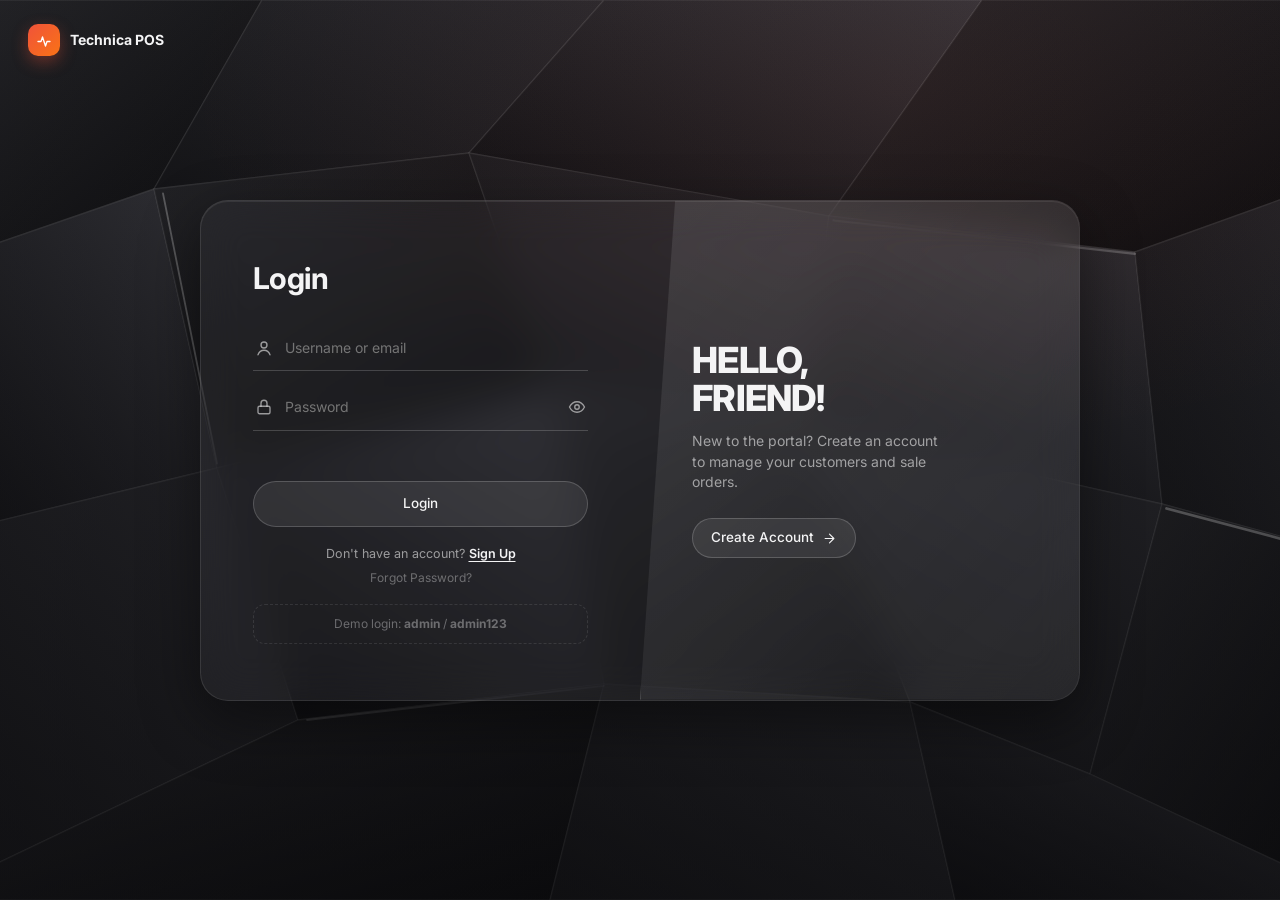
==== index.html @ 54a8363b "Add files via upload" ====
<!DOCTYPE html>
<html lang="en">
<head>
  <meta charset="UTF-8" />
  <meta name="viewport" content="width=device-width, initial-scale=1.0" />
  <title>Technica POS · Portal</title>
  <link rel="preconnect" href="https://fonts.googleapis.com" />
  <link rel="preconnect" href="https://fonts.gstatic.com" crossorigin />
  <link href="https://fonts.googleapis.com/css2?family=Inter:wght@400;500;600;700;800&display=swap" rel="stylesheet" />
  <link rel="icon" href="assets/favicon.svg" type="image/svg+xml" />
  <link rel="stylesheet" href="css/styles.css" />
</head>
<body>
  <div class="bg" aria-hidden="true"></div>
  <div id="app"></div>
  <div id="modal-root"></div>
  <div id="toast-root"></div>

  <script src="js/icons.js"></script>
  <script src="js/data.js"></script>
  <script src="js/app.js"></script>
</body>
</html>
---- css/styles.css ----
:root {
  --bg: #08080a;
  --glass: rgba(255, 255, 255, 0.045);
  --glass-strong: rgba(255, 255, 255, 0.075);
  --glass-hover: rgba(255, 255, 255, 0.09);
  --border: rgba(255, 255, 255, 0.10);
  --border-strong: rgba(255, 255, 255, 0.18);
  --text: #f4f4f5;
  --muted: rgba(244, 244, 245, 0.58);
  --faint: rgba(244, 244, 245, 0.36);
  --accent: #f0533a;
  --accent-2: #f97316;
  --green: #34d399;
  --amber: #fbbf24;
  --red: #f87171;
  --blue: #60a5fa;
  --violet: #a78bfa;
  --radius: 20px;
  --radius-sm: 12px;
  --shadow: 0 20px 60px rgba(0, 0, 0, 0.45), inset 0 1px 0 rgba(255, 255, 255, 0.08);
  --blur: blur(22px) saturate(140%);
}

* { box-sizing: border-box; margin: 0; padding: 0; }
html, body { height: 100%; }
body {
  font-family: 'Inter', system-ui, -apple-system, Segoe UI, Roboto, sans-serif;
  background: var(--bg);
  color: var(--text);
  font-size: 14px;
  line-height: 1.45;
  -webkit-font-smoothing: antialiased;
}
.bg {
  position: fixed; inset: 0; z-index: -1;
  background: url('../assets/bg.svg') center / cover no-repeat, var(--bg);
}
.bg::after {
  content: ''; position: absolute; inset: 0;
  background: radial-gradient(1200px 600px at 70% 10%, rgba(240, 83, 58, 0.06), transparent 60%),
              linear-gradient(180deg, rgba(8, 8, 10, 0.15), rgba(8, 8, 10, 0.55));
}
a { color: inherit; text-decoration: none; }
button, input, select, textarea { font: inherit; color: inherit; }
button { cursor: pointer; background: none; border: none; }
.ic { flex-shrink: 0; display: block; }

/* ---------- Glass primitives ---------- */
.glass {
  background: var(--glass);
  border: 1px solid var(--border);
  border-radius: var(--radius);
  backdrop-filter: var(--blur);
  -webkit-backdrop-filter: var(--blur);
  box-shadow: var(--shadow);
}
.card { padding: 22px; }
.card-head { display: flex; align-items: center; justify-content: space-between; gap: 12px; margin-bottom: 18px; flex-wrap: wrap; }
.card-title { font-size: 15px; font-weight: 600; letter-spacing: -0.01em; }
.card-sub { color: var(--muted); font-size: 12.5px; margin-top: 2px; }

.btn {
  display: inline-flex; align-items: center; justify-content: center; gap: 8px;
  height: 40px; padding: 0 18px; border-radius: 999px;
  background: var(--glass-strong); border: 1px solid var(--border-strong);
  font-weight: 500; font-size: 13.5px; white-space: nowrap;
  transition: background .2s, transform .15s, border-color .2s;
}
.btn:hover { background: var(--glass-hover); border-color: rgba(255,255,255,.28); }
.btn:active { transform: scale(0.98); }
.btn-primary {
  background: linear-gradient(135deg, var(--accent), var(--accent-2));
  border-color: transparent; color: #fff;
  box-shadow: 0 8px 24px rgba(240, 83, 58, 0.3);
}
.btn-primary:hover { background: linear-gradient(135deg, #f46349, #fb8a3c); border-color: transparent; }
.btn-ghost { background: transparent; border-color: transparent; }
.btn-ghost:hover { background: var(--glass); }
.btn-sm { height: 32px; padding: 0 12px; font-size: 12.5px; }
.btn-icon { width: 40px; padding: 0; }
.btn-sm.btn-icon { width: 32px; }
.btn-danger:hover { color: var(--red); border-color: rgba(248,113,113,.4); }

.pill {
  display: inline-flex; align-items: center; gap: 6px;
  padding: 3px 10px; border-radius: 999px; font-size: 11.5px; font-weight: 600;
  border: 1px solid; white-space: nowrap;
}
.pill::before { content: ''; width: 6px; height: 6px; border-radius: 50%; background: currentColor; }
.pill.green { color: var(--green); background: rgba(52,211,153,.1); border-color: rgba(52,211,153,.25); }
.pill.amber { color: var(--amber); background: rgba(251,191,36,.1); border-color: rgba(251,191,36,.25); }
.pill.red { color: var(--red); background: rgba(248,113,113,.1); border-color: rgba(248,113,113,.25); }
.pill.blue { color: var(--blue); background: rgba(96,165,250,.1); border-color: rgba(96,165,250,.25); }
.pill.gray { color: var(--muted); background: rgba(255,255,255,.05); border-color: var(--border); }
.pill.violet { color: var(--violet); background: rgba(167,139,250,.1); border-color: rgba(167,139,250,.25); }

.tag { font-size: 11.5px; color: var(--muted); padding: 2px 9px; border-radius: 999px; background: rgba(255,255,255,.06); border: 1px solid var(--border); white-space: nowrap; }

.avatar {
  width: 34px; height: 34px; border-radius: 10px; flex-shrink: 0;
  display: grid; place-items: center; font-size: 12px; font-weight: 700; color: #fff;
}
.avatar.lg { width: 60px; height: 60px; border-radius: 16px; font-size: 20px; }

/* ---------- Inputs ---------- */
.field { display: flex; flex-direction: column; gap: 6px; }
.field label { font-size: 12px; color: var(--muted); font-weight: 500; }
.input, select.input, textarea.input {
  height: 42px; padding: 0 14px; border-radius: var(--radius-sm);
  background: rgba(0,0,0,.25); border: 1px solid var(--border);
  outline: none; transition: border-color .2s, background .2s; width: 100%;
}
textarea.input { height: auto; min-height: 84px; padding: 12px 14px; resize: vertical; }
select.input { appearance: none; padding-right: 36px;
  background-image: url("data:image/svg+xml,%3Csvg xmlns='http://www.w3.org/2000/svg' width='16' height='16' viewBox='0 0 24 24' fill='none' stroke='%23aaa' stroke-width='2'%3E%3Cpath d='m6 9 6 6 6-6'/%3E%3C/svg%3E");
  background-repeat: no-repeat; background-position: right 12px center; }
select.input option { background: #18181b; }
.input:focus { border-color: rgba(240,83,58,.6); background: rgba(0,0,0,.35); }
.input::placeholder { color: var(--faint); }

.search {
  display: flex; align-items: center; gap: 8px; height: 40px; padding: 0 14px;
  border-radius: 999px; background: rgba(0,0,0,.25); border: 1px solid var(--border); min-width: 220px;
}
.search input { background: none; border: none; outline: none; width: 100%; }
.search .ic { color: var(--faint); }

.seg { display: inline-flex; padding: 3px; border-radius: 999px; background: rgba(0,0,0,.3); border: 1px solid var(--border); gap: 2px; flex-wrap: wrap; }
.seg button { padding: 6px 13px; border-radius: 999px; font-size: 12.5px; color: var(--muted); font-weight: 500; transition: .2s; }
.seg button.active { background: rgba(255,255,255,.12); color: var(--text); }
.seg button:hover:not(.active) { color: var(--text); }

/* ---------- Login ---------- */
.login-wrap { min-height: 100vh; display: grid; place-items: center; padding: 24px; }
.login-brand { position: fixed; top: 24px; left: 28px; display: flex; align-items: center; gap: 10px; font-weight: 700; }
.login-card {
  position: relative; width: min(880px, 100%); min-height: 500px; overflow: hidden;
  display: grid; grid-template-columns: 1fr 1fr;
  border-radius: 28px;
}
.login-card .pane { padding: 56px 52px; display: flex; flex-direction: column; justify-content: center; transition: opacity .5s ease, transform .6s cubic-bezier(.7,0,.2,1); }
.login-card h1 { font-size: 30px; font-weight: 700; letter-spacing: -0.02em; margin-bottom: 26px; }
.login-card .welcome h2 { font-size: 36px; font-weight: 800; line-height: 1.05; letter-spacing: -0.02em; margin-bottom: 14px; }
.login-card .welcome p { color: var(--muted); max-width: 260px; margin-bottom: 26px; }
.line-input { display: flex; align-items: center; gap: 12px; border-bottom: 1px solid var(--border-strong); padding: 12px 2px; margin-bottom: 14px; transition: border-color .2s; }
.line-input:focus-within { border-color: var(--accent); }
.line-input input { flex: 1; background: none; border: none; outline: none; min-width: 0; }
.line-input .ic { color: var(--muted); }
.login-card .btn-block { width: 100%; height: 46px; margin-top: 14px; }
.login-meta { text-align: center; color: var(--muted); font-size: 12.5px; margin-top: 18px; }
.login-meta a, .login-meta button { color: var(--text); font-weight: 600; text-decoration: underline; text-underline-offset: 3px; }
.login-meta .forgot { display: block; margin-top: 6px; color: var(--faint); font-weight: 400; text-decoration: none; font-size: 12px; }
.login-hint { margin-top: 18px; font-size: 12px; color: var(--faint); text-align: center; padding: 10px; border: 1px dashed var(--border); border-radius: 12px; }
.login-error { color: var(--red); font-size: 12.5px; min-height: 18px; margin-top: 4px; }

/* Sliding glass panel */
.slider {
  position: absolute; top: 0; bottom: 0; left: 50%; width: 50%;
  background: linear-gradient(135deg, rgba(255,255,255,.10), rgba(255,255,255,.03));
  border-left: 1px solid var(--border-strong);
  clip-path: polygon(8% 0, 100% 0, 100% 100%, 0 100%);
  transition: transform .7s cubic-bezier(.7,0,.2,1), clip-path .7s cubic-bezier(.7,0,.2,1);
  z-index: 1; pointer-events: none;
}
.login-card.signup .slider { transform: translateX(-100%); clip-path: polygon(0 0, 100% 0, 92% 100%, 0 100%); }
.login-card .pane { position: relative; z-index: 2; }
.login-card .p-login { grid-column: 1; grid-row: 1; }
.login-card .p-hello { grid-column: 2; grid-row: 1; }
.login-card .p-welcome { grid-column: 1; grid-row: 1; }
.login-card .p-signup { grid-column: 2; grid-row: 1; }
.login-card .p-welcome, .login-card .p-signup { opacity: 0; pointer-events: none; }
.login-card.signup .p-login, .login-card.signup .p-hello { opacity: 0; pointer-events: none; }
.login-card.signup .p-welcome, .login-card.signup .p-signup { opacity: 1; pointer-events: auto; }
.login-card .p-login { transform: translateX(0); }
.login-card.signup .p-login { transform: translateX(-30px); }
.login-card .p-signup { transform: translateX(30px); }
.login-card.signup .p-signup { transform: translateX(0); }

/* ---------- Shell / Navbar ---------- */
.shell { max-width: 1320px; margin: 0 auto; padding: 18px 24px 60px; }
.navbar {
  position: sticky; top: 14px; z-index: 50;
  display: flex; align-items: center; gap: 10px;
  height: 60px; padding: 0 10px 0 18px; border-radius: 999px; margin-bottom: 28px;
  background: rgba(20, 20, 23, 0.55);
}
.brand { display: flex; align-items: center; gap: 10px; font-weight: 700; letter-spacing: -0.01em; margin-right: 14px; white-space: nowrap; }
.brand-mark {
  width: 32px; height: 32px; border-radius: 10px; display: grid; place-items: center; color: #fff;
  background: linear-gradient(135deg, var(--accent), var(--accent-2));
  box-shadow: 0 6px 16px rgba(240,83,58,.35);
}
.brand small { display: block; font-size: 10px; letter-spacing: .14em; color: var(--muted); font-weight: 600; }
.nav-links { display: flex; align-items: center; gap: 2px; position: relative; }
.nav-link {
  position: relative; display: flex; align-items: center; gap: 8px;
  padding: 9px 15px; border-radius: 999px; color: var(--muted); font-weight: 500; transition: color .2s, background .2s;
}
.nav-link:hover { color: var(--text); background: rgba(255,255,255,.05); }
.nav-link.active { color: var(--text); background: rgba(255,255,255,.1); box-shadow: inset 0 1px 0 rgba(255,255,255,.1); }
.nav-link.active::after { content: ''; position: absolute; left: 50%; bottom: 3px; width: 4px; height: 4px; margin-left: -2px; border-radius: 50%; background: var(--accent); }
.nav-right { margin-left: auto; display: flex; align-items: center; gap: 8px; }
.nav-search { min-width: 0; width: 200px; height: 38px; }
.user-chip { display: flex; align-items: center; gap: 10px; padding: 4px 4px 4px 4px; border-radius: 999px; position: relative; }
.user-chip .avatar { width: 34px; height: 34px; border-radius: 50%; background: linear-gradient(135deg, var(--accent), var(--accent-2)); }
.user-menu {
  position: absolute; right: 0; top: calc(100% + 10px); width: 220px; padding: 8px;
  display: none; flex-direction: column; gap: 2px; background: rgba(24,24,27,.85);
}
.user-menu.open { display: flex; }
.user-menu .who { padding: 10px 12px; border-bottom: 1px solid var(--border); margin-bottom: 6px; }
.user-menu .who b { display: block; }
.user-menu .who span { color: var(--muted); font-size: 12px; }
.menu-item { display: flex; align-items: center; gap: 10px; padding: 9px 12px; border-radius: 10px; color: var(--muted); width: 100%; text-align: left; }
.menu-item:hover { background: rgba(255,255,255,.06); color: var(--text); }
.nav-burger { display: none; }
.mobile-nav { display: none; }

/* ---------- Page ---------- */
.page-head { display: flex; align-items: flex-end; justify-content: space-between; gap: 16px; margin-bottom: 22px; flex-wrap: wrap; }
.page-head h1 { font-size: 28px; font-weight: 700; letter-spacing: -0.025em; }
.page-head p { color: var(--muted); margin-top: 4px; }
.page-actions { display: flex; gap: 10px; flex-wrap: wrap; }
.crumb { display: inline-flex; align-items: center; gap: 6px; color: var(--muted); font-size: 13px; margin-bottom: 14px; }
.crumb:hover { color: var(--text); }

.grid { display: grid; gap: 18px; }
.stats { grid-template-columns: repeat(4, 1fr); margin-bottom: 18px; }
.stat { padding: 20px 22px; transition: transform .25s, border-color .25s; }
.stat:hover { transform: translateY(-4px); border-color: var(--border-strong); }
.stat-top { display: flex; align-items: center; justify-content: space-between; color: var(--muted); font-size: 13px; }
.stat-icon { width: 36px; height: 36px; border-radius: 11px; display: grid; place-items: center; background: rgba(255,255,255,.06); border: 1px solid var(--border); color: var(--text); }
.stat-value { font-size: 28px; font-weight: 700; letter-spacing: -0.02em; margin: 10px 0 4px; }
.stat-change { font-size: 12.5px; color: var(--green); display: flex; align-items: center; gap: 4px; }
.stat-change.down { color: var(--red); }
.stat-change span { color: var(--faint); margin-left: 2px; }

.row-2-1 { grid-template-columns: 2fr 1fr; margin-bottom: 18px; }
.row-1-1 { grid-template-columns: 1fr 1fr; }

/* Chart */
.chart-wrap { position: relative; height: 230px; }
.chart-wrap svg { width: 100%; height: 100%; overflow: visible; }
.chart-tip { position: absolute; pointer-events: none; padding: 8px 12px; border-radius: 10px; background: rgba(24,24,27,.92); border: 1px solid var(--border-strong); font-size: 12px; white-space: nowrap; transform: translate(-50%, -120%); opacity: 0; transition: opacity .15s; }
.chart-tip b { display: block; font-size: 13px; }

.donut-wrap { display: flex; flex-direction: column; align-items: center; gap: 20px; }
.donut { position: relative; width: 160px; height: 160px; }
.donut-center { position: absolute; inset: 0; display: grid; place-content: center; text-align: center; }
.donut-center b { font-size: 26px; font-weight: 700; }
.donut-center span { font-size: 11px; color: var(--muted); letter-spacing: .08em; text-transform: uppercase; }
.legend { width: 100%; display: flex; flex-direction: column; gap: 9px; }
.legend-row { display: flex; align-items: center; gap: 10px; font-size: 13px; }
.legend-row i { width: 9px; height: 9px; border-radius: 50%; }
.legend-row span { color: var(--muted); }
.legend-row b { margin-left: auto; font-weight: 600; }

/* Tables */
.table-wrap { overflow-x: auto; margin: 0 -22px; padding: 0 22px; }
table { width: 100%; border-collapse: collapse; min-width: 640px; }
th { text-align: left; font-size: 11px; font-weight: 600; letter-spacing: .08em; text-transform: uppercase; color: var(--faint); padding: 0 12px 12px; border-bottom: 1px solid var(--border); white-space: nowrap; }
td { padding: 13px 12px; border-bottom: 1px solid rgba(255,255,255,.05); vertical-align: middle; }
tr:last-child td { border-bottom: none; }
tbody tr { transition: background .15s; }
tbody tr.clickable { cursor: pointer; }
tbody tr.clickable:hover { background: rgba(255,255,255,.04); }
th:first-child, td:first-child { padding-left: 0; }
th:last-child, td:last-child { padding-right: 0; }
.cell-main { display: flex; align-items: center; gap: 12px; }
.cell-main b { font-weight: 600; display: block; }
.cell-main small { color: var(--faint); font-size: 12px; }
.mono { font-family: ui-monospace, 'SF Mono', Menlo, monospace; font-size: 12.5px; color: var(--muted); }
.num { text-align: right; font-variant-numeric: tabular-nums; }
.muted { color: var(--muted); }
.empty { text-align: center; color: var(--muted); padding: 40px 0; }

/* Feed */
.feed { display: flex; flex-direction: column; gap: 4px; }
.feed-item { display: flex; gap: 12px; padding: 10px; border-radius: 12px; transition: background .15s; cursor: pointer; }
.feed-item:hover { background: rgba(255,255,255,.04); }
.feed-icon { width: 30px; height: 30px; border-radius: 9px; display: grid; place-items: center; background: rgba(255,255,255,.06); border: 1px solid var(--border); flex-shrink: 0; }
.feed-item b { font-weight: 500; display: block; font-size: 13.5px; }
.feed-item span { font-size: 12px; color: var(--faint); }
.feed-item .amt { margin-left: auto; font-weight: 600; font-variant-numeric: tabular-nums; white-space: nowrap; }

/* Toolbar */
.toolbar { display: flex; align-items: center; gap: 12px; flex-wrap: wrap; margin-bottom: 18px; }
.toolbar .search { flex: 1; max-width: 360px; }
.toolbar .spacer { flex: 1; }

/* Customer cards */
.cust-grid { grid-template-columns: repeat(auto-fill, minmax(290px, 1fr)); }
.cust-card { padding: 20px; cursor: pointer; transition: transform .25s, border-color .25s, background .25s; display: flex; flex-direction: column; gap: 16px; }
.cust-card:hover { transform: translateY(-4px); border-color: var(--border-strong); background: rgba(255,255,255,.06); }
.cust-card .top { display: flex; gap: 12px; align-items: flex-start; }
.cust-card .top b { font-size: 15px; font-weight: 600; display: block; }
.cust-card .top span { font-size: 12.5px; color: var(--muted); }
.cust-card .top .pill { margin-left: auto; }
.cust-card .meta { display: grid; grid-template-columns: repeat(3, 1fr); gap: 8px; padding-top: 14px; border-top: 1px solid var(--border); }
.cust-card .meta div span { display: block; font-size: 11px; color: var(--faint); text-transform: uppercase; letter-spacing: .06em; }
.cust-card .meta div b { font-weight: 600; font-size: 14px; }

/* Customer detail */
.hero { padding: 26px; display: flex; gap: 20px; align-items: center; flex-wrap: wrap; margin-bottom: 18px; }
.hero h1 { font-size: 26px; font-weight: 700; letter-spacing: -0.02em; display: flex; align-items: center; gap: 12px; flex-wrap: wrap; }
.hero .sub { display: flex; gap: 16px; flex-wrap: wrap; color: var(--muted); margin-top: 8px; font-size: 13px; }
.hero .sub span { display: inline-flex; align-items: center; gap: 6px; }
.hero .page-actions { margin-left: auto; }
.tabs { margin-bottom: 18px; }
.info-list { display: flex; flex-direction: column; }
.info-list div { display: flex; justify-content: space-between; gap: 12px; padding: 11px 0; border-bottom: 1px solid rgba(255,255,255,.05); }
.info-list div:last-child { border-bottom: none; }
.info-list span { color: var(--muted); }
.info-list b { font-weight: 500; text-align: right; }

/* Contacts */
.contact-grid { grid-template-columns: repeat(auto-fill, minmax(260px, 1fr)); }
.contact-card { padding: 20px; display: flex; flex-direction: column; gap: 14px; transition: border-color .2s; }
.contact-card:hover { border-color: var(--border-strong); }
.contact-card .top { display: flex; gap: 12px; align-items: center; }
.contact-card .top b { display: block; font-weight: 600; }
.contact-card .top span { font-size: 12.5px; color: var(--muted); }
.contact-card .lines { display: flex; flex-direction: column; gap: 8px; font-size: 13px; color: var(--muted); }
.contact-card .lines a, .contact-card .lines div { display: flex; align-items: center; gap: 8px; overflow: hidden; }
.contact-card .lines a:hover { color: var(--text); }
.contact-card .lines a span { overflow: hidden; text-overflow: ellipsis; white-space: nowrap; }
.contact-card .foot { display: flex; align-items: center; gap: 8px; padding-top: 12px; border-top: 1px solid var(--border); }
.contact-card .foot .company { font-size: 12.5px; color: var(--muted); display: flex; align-items: center; gap: 6px; overflow: hidden; white-space: nowrap; text-overflow: ellipsis; }
.contact-card .foot .company:hover { color: var(--text); }
.contact-card .foot .btn { margin-left: auto; }

/* Sale order form */
.so-layout { grid-template-columns: 1fr 340px; align-items: start; }
.form-grid { display: grid; grid-template-columns: repeat(3, 1fr); gap: 14px; }
.lines-table td { padding: 8px 6px; }
.lines-table th { padding: 0 6px 10px; }
.lines-table .input { height: 38px; padding: 0 10px; }
.lines-table select.input { padding-right: 30px; }
.lines-table td:first-child { min-width: 260px; }
.lines-table input[type=number] { width: 84px; text-align: right; }
.summary { position: sticky; top: 96px; }
.summary-row { display: flex; justify-content: space-between; padding: 9px 0; color: var(--muted); font-variant-numeric: tabular-nums; }
.summary-row b { color: var(--text); font-weight: 500; }
.summary-total { display: flex; justify-content: space-between; align-items: baseline; padding-top: 16px; margin-top: 8px; border-top: 1px solid var(--border); }
.summary-total span { color: var(--muted); }
.summary-total b { font-size: 28px; font-weight: 700; letter-spacing: -0.02em; }
.summary .btn { width: 100%; margin-top: 10px; }
.cust-mini { display: flex; gap: 12px; align-items: center; padding: 12px; border-radius: 14px; background: rgba(0,0,0,.2); border: 1px solid var(--border); margin-bottom: 14px; }
.cust-mini b { display: block; font-weight: 600; }
.cust-mini span { font-size: 12px; color: var(--muted); }

/* Status steps */
.steps { display: flex; gap: 6px; flex-wrap: wrap; }
.step { display: flex; align-items: center; gap: 8px; padding: 7px 14px 7px 10px; border-radius: 999px; font-size: 12.5px; color: var(--faint); border: 1px solid var(--border); }
.step i { width: 20px; height: 20px; border-radius: 50%; display: grid; place-items: center; background: rgba(255,255,255,.06); font-style: normal; font-size: 11px; }
.step.done { color: var(--text); }
.step.done i { background: var(--green); color: #052e1c; }
.step.current { color: var(--text); border-color: rgba(240,83,58,.5); background: rgba(240,83,58,.08); }
.step.current i { background: var(--accent); color: #fff; }

/* Modal */
.modal-back { position: fixed; inset: 0; background: rgba(0,0,0,.55); backdrop-filter: blur(4px); z-index: 100; display: grid; place-items: center; padding: 20px; animation: fade .2s; }
.modal { width: min(520px, 100%); max-height: calc(100vh - 40px); overflow: auto; padding: 26px; background: rgba(28,28,32,.85); animation: pop .25s cubic-bezier(.2,.9,.3,1.2); }
.modal h2 { font-size: 19px; font-weight: 700; margin-bottom: 4px; }
.modal .card-sub { margin-bottom: 20px; }
.modal .form-grid { grid-template-columns: 1fr 1fr; }
.modal .full { grid-column: 1 / -1; }
.modal-actions { display: flex; justify-content: flex-end; gap: 10px; margin-top: 22px; }
.check { display: flex; align-items: center; gap: 10px; font-size: 13px; color: var(--muted); cursor: pointer; }
.check input { accent-color: var(--accent); width: 16px; height: 16px; }

/* Toast */
#toast-root { position: fixed; bottom: 24px; left: 50%; transform: translateX(-50%); z-index: 200; display: flex; flex-direction: column; gap: 8px; align-items: center; }
.toast { display: flex; align-items: center; gap: 10px; padding: 12px 18px; border-radius: 999px; background: rgba(24,24,27,.9); border: 1px solid var(--border-strong); box-shadow: var(--shadow); animation: up .3s; font-size: 13.5px; }
.toast .ic { color: var(--green); }

@keyframes fade { from { opacity: 0; } }
@keyframes pop { from { opacity: 0; transform: scale(.96) translateY(10px); } }
@keyframes up { from { opacity: 0; transform: translateY(12px); } }
.view { animation: up .35s ease; }

/* ---------- Responsive ---------- */
@media (max-width: 1100px) {
  .nav-search { display: none; }
  .so-layout { grid-template-columns: 1fr; }
  .summary { position: static; }
}
@media (max-width: 960px) {
  .stats { grid-template-columns: repeat(2, 1fr); }
  .row-2-1, .row-1-1 { grid-template-columns: 1fr; }
  .nav-links { display: none; }
  .nav-burger { display: inline-flex; }
  .mobile-nav { display: none; position: sticky; top: 84px; z-index: 49; margin: -18px 0 22px; padding: 8px; flex-direction: column; gap: 2px; background: rgba(20,20,23,.85); }
  .mobile-nav.open { display: flex; }
  .mobile-nav .nav-link { padding: 12px 14px; border-radius: 12px; }
  .mobile-nav .nav-link.active::after { display: none; }
}
@media (max-width: 720px) {
  .shell { padding: 12px 14px 50px; }
  .navbar { top: 10px; height: 56px; padding: 0 8px 0 14px; margin-bottom: 22px; }
  .brand small { display: none; }
  .page-head h1 { font-size: 23px; }
  .stats { gap: 12px; }
  .stat { padding: 16px; }
  .stat-value { font-size: 22px; }
  .card { padding: 18px; }
  .table-wrap { margin: 0 -18px; padding: 0 18px; }
  .form-grid, .modal .form-grid { grid-template-columns: 1fr; }
  .toolbar .search { max-width: none; min-width: 100%; }
  .hero .page-actions { margin-left: 0; width: 100%; }
  .login-card { grid-template-columns: 1fr; min-height: 0; }
  .login-card .pane { padding: 36px 26px; grid-column: 1 !important; }
  .login-card .p-login, .login-card .p-signup { grid-row: 1; }
  .login-card .p-hello, .login-card .p-welcome { grid-row: 2; padding-top: 28px; border-top: 1px solid var(--border); background: rgba(255,255,255,.04); }
  .login-card .slider { display: none; }
  .login-card.signup .p-login, .login-card.signup .p-hello { display: none; }
  .login-card:not(.signup) .p-signup, .login-card:not(.signup) .p-welcome { display: none; }
  .login-card .welcome h2 { font-size: 28px; }
  .login-brand { position: static; margin-bottom: 18px; }
  .login-wrap { display: flex; flex-direction: column; justify-content: center; }
}
@media (max-width: 420px) {
  .stats { grid-template-columns: 1fr 1fr; }
  .stat-top span { font-size: 12px; }
  .user-chip .name { display: none; }
}
@media (max-width: 720px) { .hide-sm { display: none; } .navbar .btn-primary.btn-sm { width: 34px; padding: 0; } }
@media print { .navbar, .mobile-nav, .page-actions, .crumb, .steps, .bg { display: none !important; } body { background: #fff; color: #000; } .glass { box-shadow: none; border-color: #ddd; background: #fff; } }
.grid > * { min-width: 0; }
.stat-change.down .ic { transform: rotate(90deg); }
@media (min-width: 961px) { .chart-wrap { height: 300px; } }
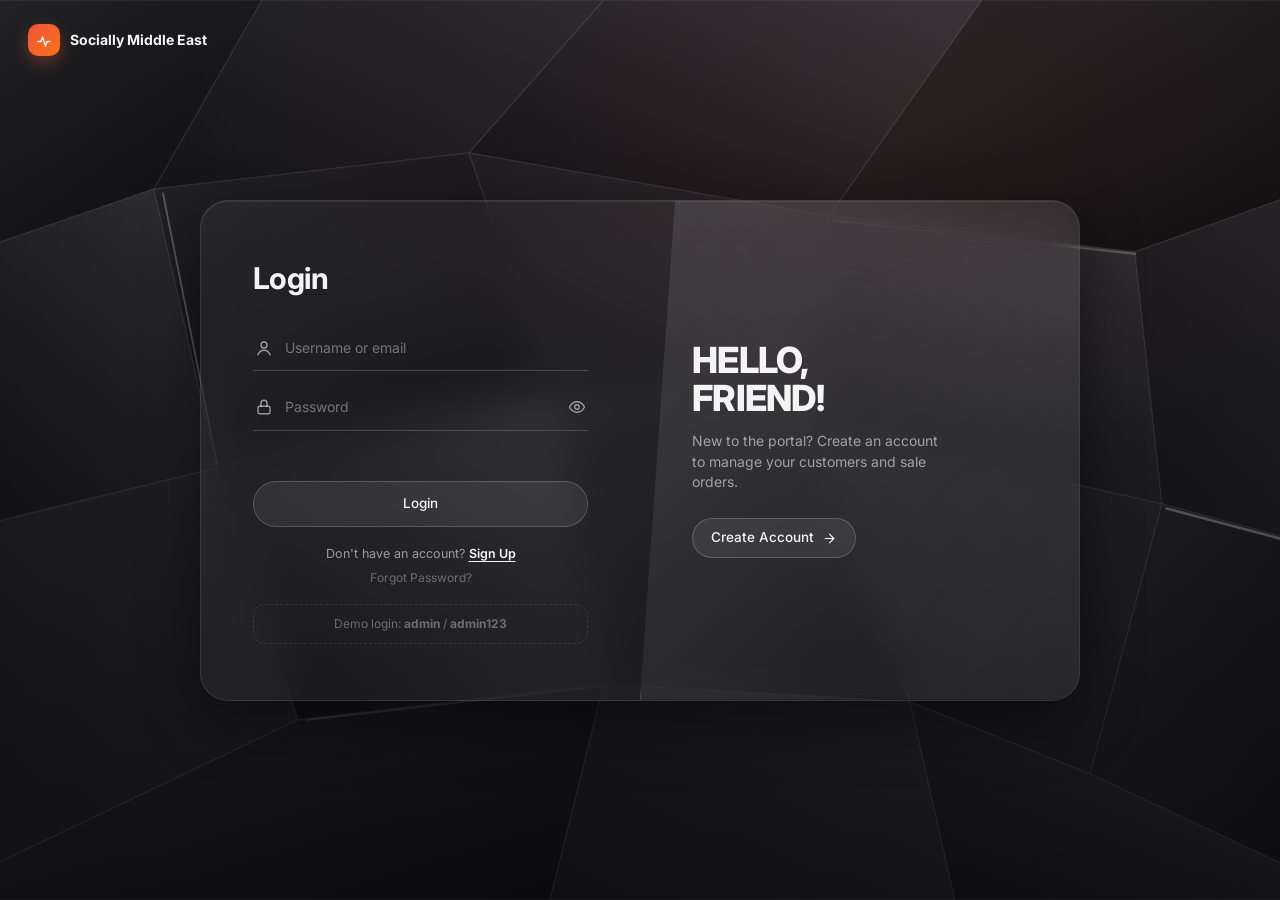
==== commit 05000081: "Add files via upload" ====
--- a/index.html
+++ b/index.html
@@ -3,7 +3,7 @@
 <head>
   <meta charset="UTF-8" />
   <meta name="viewport" content="width=device-width, initial-scale=1.0" />
-  <title>Technica POS · Portal</title>
+  <title>Socially Middle East · POS Portal</title>
   <link rel="preconnect" href="https://fonts.googleapis.com" />
   <link rel="preconnect" href="https://fonts.gstatic.com" crossorigin />
   <link href="https://fonts.googleapis.com/css2?family=Inter:wght@400;500;600;700;800&display=swap" rel="stylesheet" />
@@ -18,6 +18,7 @@
 
   <script src="js/icons.js"></script>
   <script src="js/data.js"></script>
+  <script src="js/nav-fx.js"></script>
   <script src="js/app.js"></script>
 </body>
 </html>
--- a/css/styles.css
+++ b/css/styles.css
@@ -429,3 +429,83 @@
 .grid > * { min-width: 0; }
 .stat-change.down .ic { transform: rotate(90deg); }
 @media (min-width: 961px) { .chart-wrap { height: 300px; } }
+
+/* ---------- Licensing & access ---------- */
+.lic-grid { display: flex; gap: 22px; flex-wrap: wrap; }
+.lic-grid .seg { align-self: flex-start; }
+.lic-hint { display: flex; align-items: flex-start; gap: 8px; margin-top: 14px; padding: 11px 14px; border-radius: 12px; background: rgba(0,0,0,.2); border: 1px solid var(--border); color: var(--muted); font-size: 12.5px; }
+.lic-hint .ic { margin-top: 2px; color: var(--accent-2); }
+.unit-suffix { font-size: 11px; color: var(--faint); margin-top: 3px; }
+.access-box { display: flex; flex-direction: column; padding: 4px 14px; border-radius: 14px; background: rgba(0,0,0,.22); border: 1px solid var(--border); }
+.access-row { display: flex; justify-content: space-between; align-items: center; gap: 12px; padding: 10px 0; border-bottom: 1px solid rgba(255,255,255,.05); font-size: 13px; }
+.access-row:last-child { border-bottom: none; }
+.access-row span { color: var(--muted); }
+.access-row b { font-weight: 500; text-align: right; }
+.access-row a:hover { color: var(--text); text-decoration: underline; }
+.notice { margin-top: 12px; padding: 11px 14px; border-radius: 12px; font-size: 12.5px; color: var(--amber); background: rgba(251,191,36,.08); border: 1px solid rgba(251,191,36,.25); }
+.link-field { display: flex; gap: 8px; }
+.link-field .input { font-family: ui-monospace, Menlo, monospace; font-size: 12px; color: var(--muted); }
+.share-row { display: flex; gap: 8px; flex-wrap: wrap; margin-top: 12px; }
+.access-card { display: flex; align-items: center; justify-content: space-between; gap: 16px; flex-wrap: wrap; }
+.access-card-main { display: flex; align-items: center; gap: 14px; min-width: 0; }
+.access-card .card-sub { margin-top: 4px; }
+.link-btn { gap: 6px; }
+.card-link { align-self: flex-start; }
+
+/* ---------- Nav FX: liquid sliding highlight ---------- */
+.fx { position: relative; isolation: isolate; }
+.fx > [data-fx] { position: relative; z-index: 1; transition: color .35s ease; }
+.fx > [data-fx].active { background: transparent !important; box-shadow: none !important; }
+.fx > [data-fx]:hover { background: transparent; }
+.fx > .nav-link.active::after { display: none; }
+.fx > [data-fx].arriving { color: var(--muted); }
+.fx > [data-fx].active .ic { transition: transform .4s cubic-bezier(.3,1.8,.5,1), color .3s; }
+.fx > [data-fx].active:not(.arriving) .ic { color: var(--accent-2); animation: icon-pop .5s cubic-bezier(.3,1.8,.5,1); }
+@keyframes icon-pop { 0% { transform: scale(.6) rotate(-12deg); } 60% { transform: scale(1.18) rotate(4deg); } 100% { transform: none; } }
+
+.nav-ind, .nav-hover { position: absolute; top: 0; bottom: 0; border-radius: 999px; z-index: 0; pointer-events: none; }
+.pos-tabs .nav-ind, .pos-tabs .nav-hover { top: 4px; bottom: 4px; }
+.nav-ind {
+  background: linear-gradient(180deg, rgba(255,255,255,.17), rgba(255,255,255,.05));
+  box-shadow: inset 0 1px 0 rgba(255,255,255,.22), inset 0 -1px 0 rgba(255,255,255,.04), 0 0 0 1px rgba(255,255,255,.08), 0 8px 22px rgba(0,0,0,.35), 0 0 22px rgba(240,83,58,.12);
+  transition: left .5s cubic-bezier(.45,1.45,.4,1), right .5s cubic-bezier(.45,1.45,.4,1), opacity .2s;
+  transform-origin: center;
+}
+/* leading edge rushes ahead, trailing edge follows → stretch */
+.nav-ind.go-right { transition: right .34s cubic-bezier(.3,1.25,.5,1), left .52s cubic-bezier(.55,1.5,.4,1) .07s; }
+.nav-ind.go-left  { transition: left .34s cubic-bezier(.3,1.25,.5,1), right .52s cubic-bezier(.55,1.5,.4,1) .07s; }
+.nav-ind.moving { animation: squish .55s ease; }
+@keyframes squish { 35% { transform: scaleY(.78); } 70% { transform: scaleY(1.06); } 100% { transform: none; } }
+/* glowing accent bar under the pill */
+.nav-ind::after {
+  content: ''; position: absolute; left: 50%; bottom: -1px; width: 18px; height: 3px; margin-left: -9px; border-radius: 3px;
+  background: linear-gradient(90deg, var(--accent), var(--accent-2)); box-shadow: 0 0 10px 1px rgba(240,83,58,.8), 0 0 22px 4px rgba(249,115,22,.35);
+  transition: width .3s, margin-left .3s;
+}
+.pos-tabs .nav-ind::after { bottom: -4px; }
+.nav-ind.moving::after { width: 34px; margin-left: -17px; }
+/* light sweep on landing */
+.nav-ind::before {
+  content: ''; position: absolute; inset: 0; border-radius: inherit;
+  background: linear-gradient(110deg, transparent 38%, rgba(255,255,255,.32) 50%, transparent 62%) no-repeat;
+  background-size: 260% 100%; background-position: 160% 0; opacity: 0;
+}
+.nav-ind.arrived::before { animation: sweep .75s ease; }
+@keyframes sweep { 0% { opacity: 1; background-position: 160% 0; } 100% { opacity: 1; background-position: -60% 0; } }
+.nav-hover { background: rgba(255,255,255,.055); box-shadow: inset 0 0 0 1px rgba(255,255,255,.05); opacity: 0;
+  transition: left .32s cubic-bezier(.3,1.3,.5,1), right .32s cubic-bezier(.3,1.3,.5,1), opacity .25s; }
+.nav-ind.no-anim, .nav-hover.no-anim { transition: none !important; }
+
+/* mobile menu: staggered drop + morphing burger */
+.nav-burger { position: relative; }
+.nav-burger i { position: absolute; left: 11px; width: 18px; height: 2px; border-radius: 2px; background: currentColor; transition: transform .35s cubic-bezier(.5,1.6,.4,1), opacity .2s, top .3s; }
+.nav-burger i:nth-child(1) { top: 13px; } .nav-burger i:nth-child(2) { top: 19px; } .nav-burger i:nth-child(3) { top: 25px; }
+.nav-burger.x i:nth-child(1) { top: 19px; transform: rotate(45deg); }
+.nav-burger.x i:nth-child(2) { opacity: 0; transform: scaleX(0); }
+.nav-burger.x i:nth-child(3) { top: 19px; transform: rotate(-45deg); }
+.mobile-nav.open { animation: drop .35s cubic-bezier(.3,1.3,.5,1); transform-origin: top center; }
+.mobile-nav.open .nav-link { animation: slide-in .4s cubic-bezier(.3,1.3,.5,1) both; }
+.mobile-nav.open .nav-link:nth-child(2) { animation-delay: .04s; } .mobile-nav.open .nav-link:nth-child(3) { animation-delay: .08s; } .mobile-nav.open .nav-link:nth-child(4) { animation-delay: .12s; }
+@keyframes drop { from { opacity: 0; transform: translateY(-10px) scaleY(.9); } }
+@keyframes slide-in { from { opacity: 0; transform: translateX(-14px); } }
+@media (prefers-reduced-motion: reduce) { .nav-ind, .nav-hover, .nav-ind::before, .nav-ind::after { animation: none !important; transition: none !important; } }
